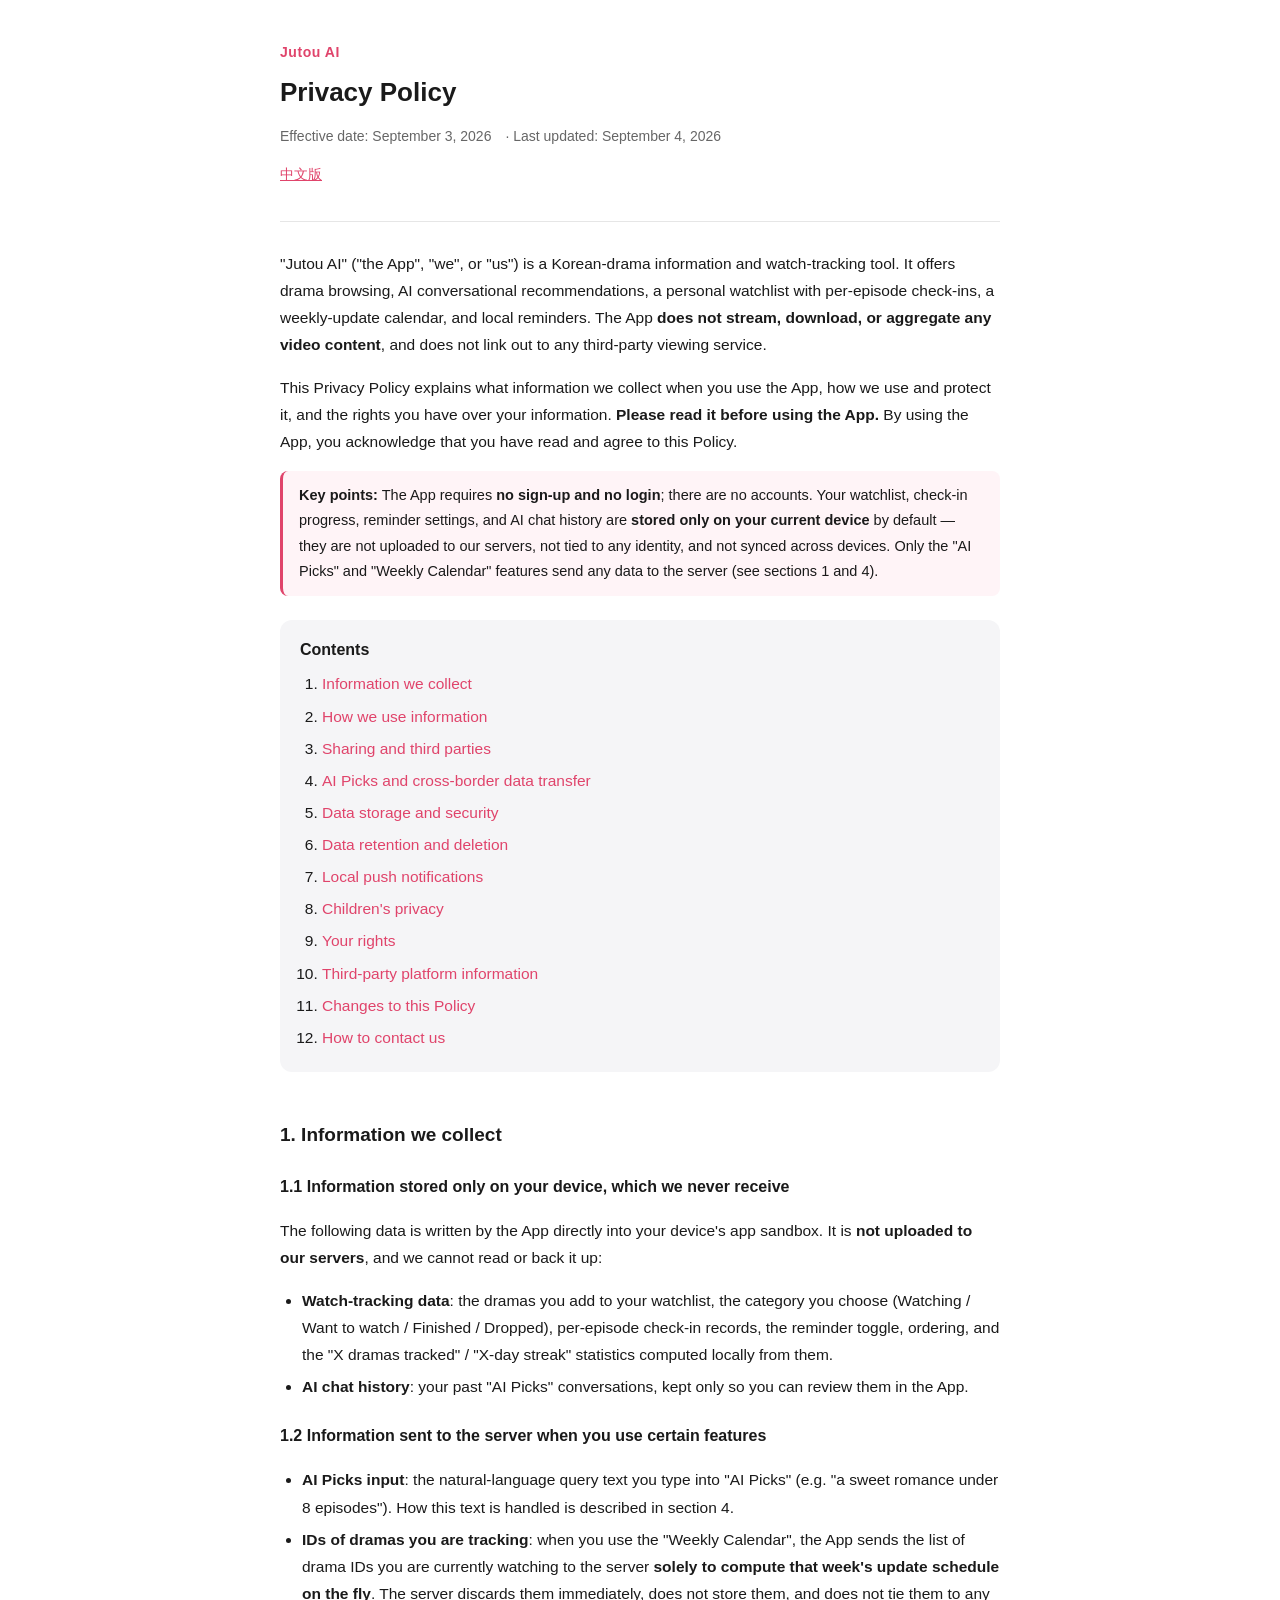
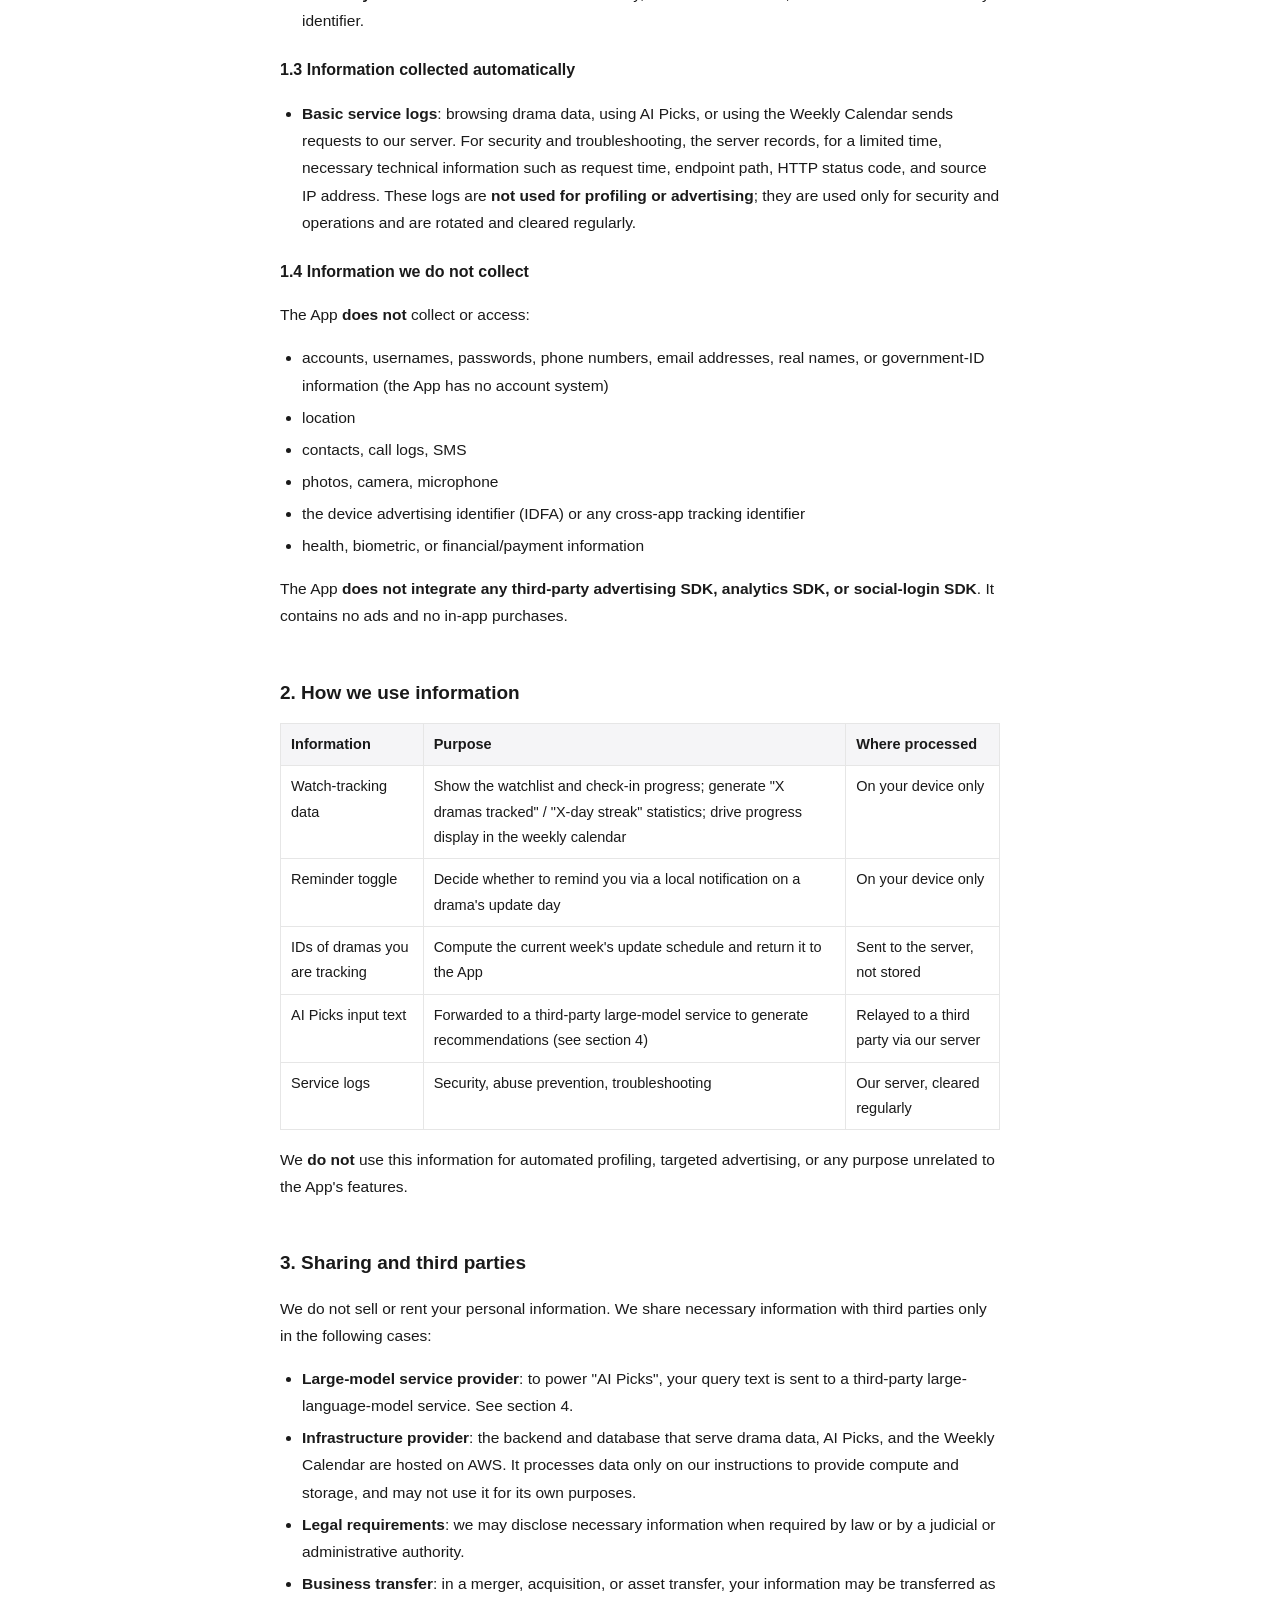
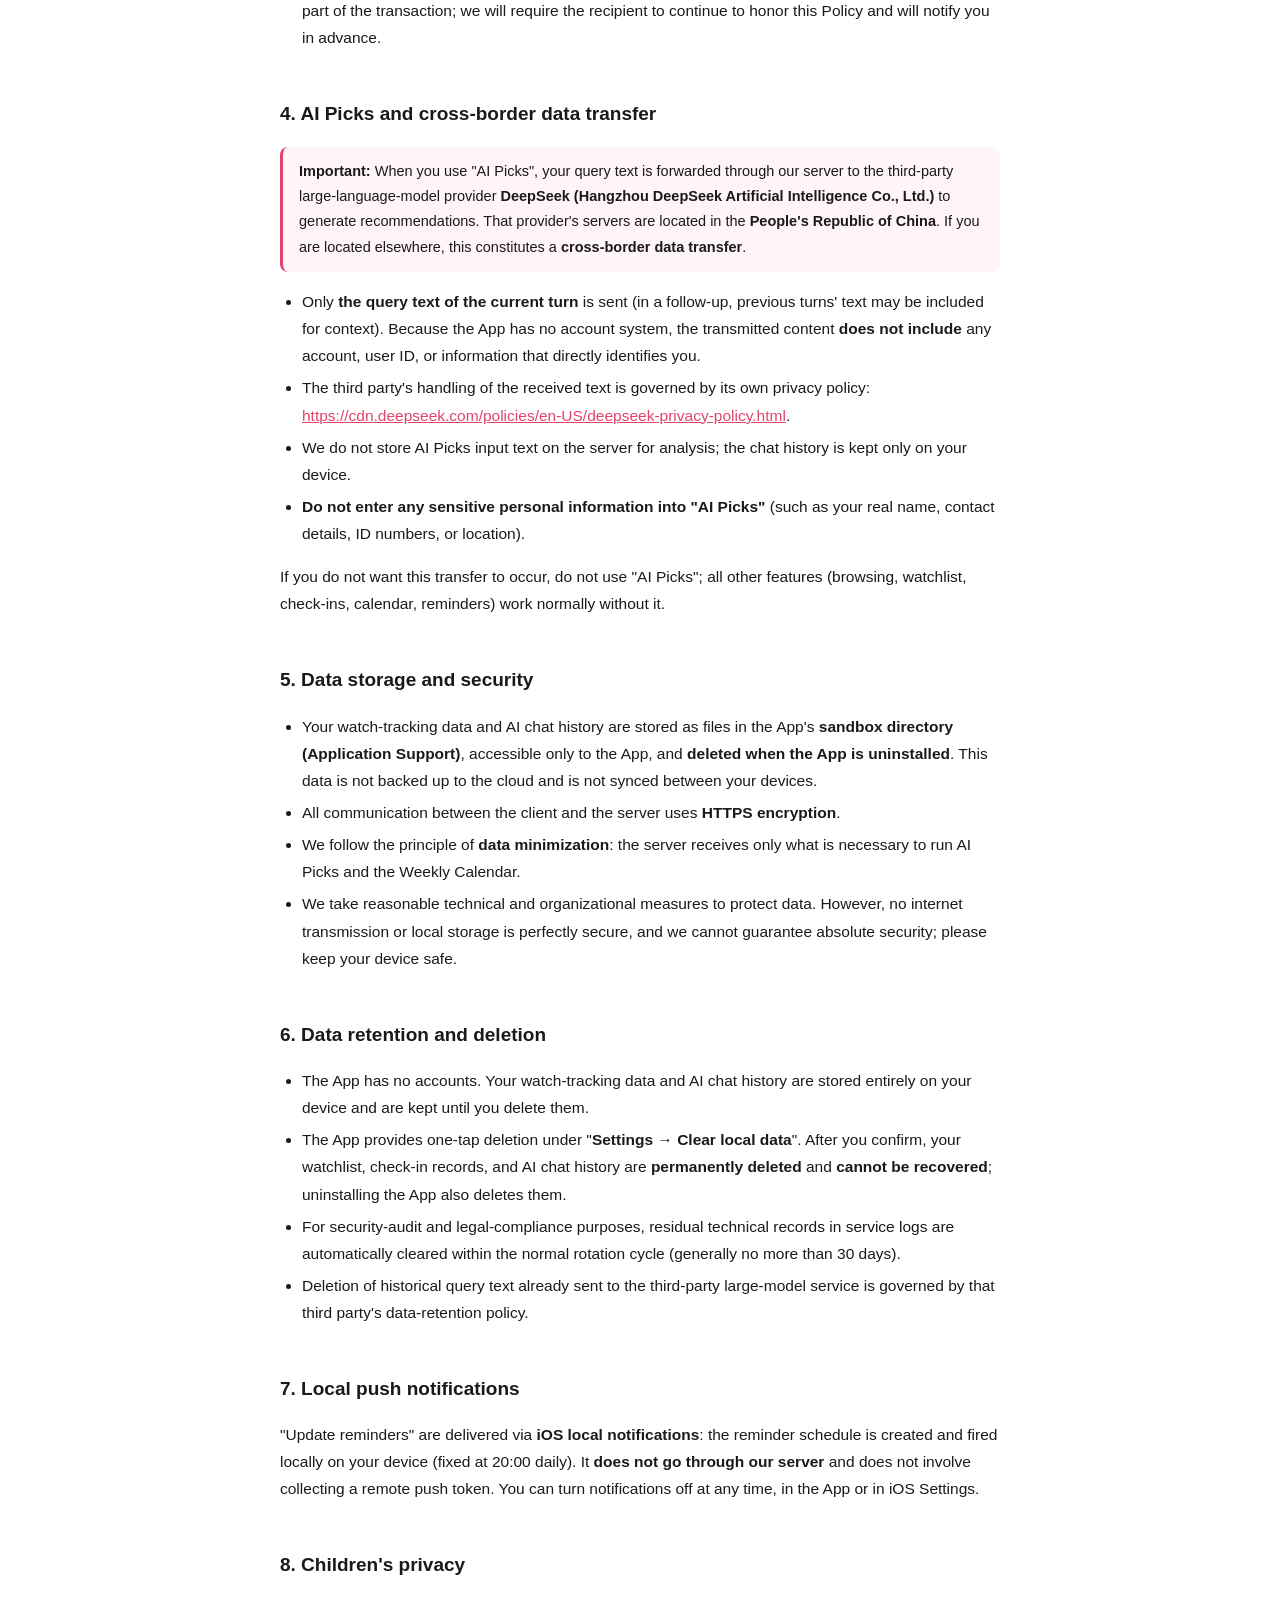
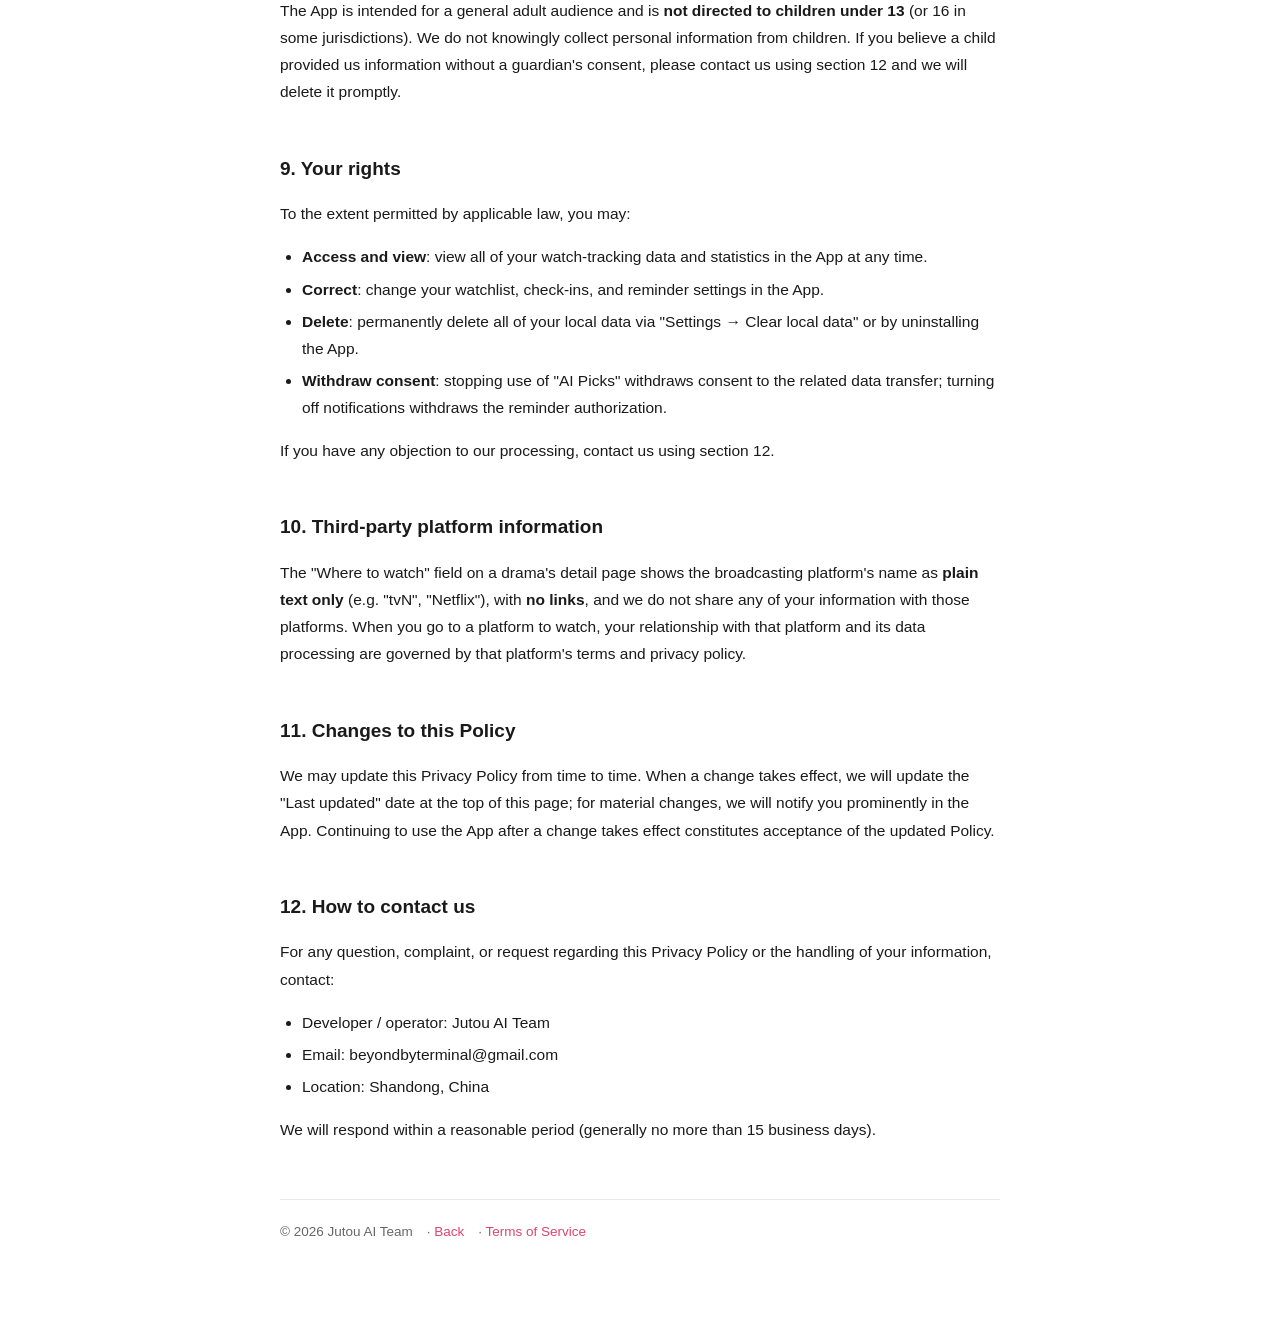
==== privacy-en.html @ 0f73dddf "无账号口径改版 + 英文版 - privacy.html / terms.html:配合去掉登录注册,改为"无账号 + 数据本地   存储"口径。删除账号信息/密码哈希/Keychain/注销账号等失" ====
<!doctype html>
<html lang="en">
<head>
<meta charset="utf-8">
<meta name="viewport" content="width=device-width, initial-scale=1">
<title>Privacy Policy · Jutou AI</title>
<link rel="stylesheet" href="style.css">
</head>
<body>
<div class="wrap">

<header class="doc">
  <div class="brand">Jutou AI</div>
  <h1>Privacy Policy</h1>
  <p class="meta">
    Effective date: September 3, 2026　·
    Last updated: September 4, 2026
  </p>
  <p class="meta"><a href="privacy.html">中文版</a></p>
</header>

<p>
  "Jutou AI" ("the App", "we", or "us") is a Korean-drama information and watch-tracking tool. It offers drama browsing, AI conversational recommendations, a personal watchlist with per-episode check-ins, a weekly-update calendar, and local reminders. The App <strong>does not stream, download, or aggregate any video content</strong>, and does not link out to any third-party viewing service.
</p>
<p>
  This Privacy Policy explains what information we collect when you use the App, how we use and protect it, and the rights you have over your information. <strong>Please read it before using the App.</strong> By using the App, you acknowledge that you have read and agree to this Policy.
</p>

<div class="callout">
  <strong>Key points:</strong> The App requires <strong>no sign-up and no login</strong>; there are no accounts. Your watchlist, check-in progress, reminder settings, and AI chat history are <strong>stored only on your current device</strong> by default &mdash; they are not uploaded to our servers, not tied to any identity, and not synced across devices. Only the "AI Picks" and "Weekly Calendar" features send any data to the server (see sections 1 and 4).
</div>

<div class="toc">
  <strong>Contents</strong>
  <ol>
    <li><a href="#collect">Information we collect</a></li>
    <li><a href="#use">How we use information</a></li>
    <li><a href="#share">Sharing and third parties</a></li>
    <li><a href="#ai">AI Picks and cross-border data transfer</a></li>
    <li><a href="#store">Data storage and security</a></li>
    <li><a href="#retention">Data retention and deletion</a></li>
    <li><a href="#push">Local push notifications</a></li>
    <li><a href="#children">Children's privacy</a></li>
    <li><a href="#rights">Your rights</a></li>
    <li><a href="#thirdlinks">Third-party platform information</a></li>
    <li><a href="#change">Changes to this Policy</a></li>
    <li><a href="#contact">How to contact us</a></li>
  </ol>
</div>

<h2 id="collect">1. Information we collect</h2>

<h3>1.1 Information stored only on your device, which we never receive</h3>
<p>The following data is written by the App directly into your device's app sandbox. It is <strong>not uploaded to our servers</strong>, and we cannot read or back it up:</p>
<ul>
  <li><strong>Watch-tracking data</strong>: the dramas you add to your watchlist, the category you choose (Watching / Want to watch / Finished / Dropped), per-episode check-in records, the reminder toggle, ordering, and the "X dramas tracked" / "X-day streak" statistics computed locally from them.</li>
  <li><strong>AI chat history</strong>: your past "AI Picks" conversations, kept only so you can review them in the App.</li>
</ul>

<h3>1.2 Information sent to the server when you use certain features</h3>
<ul>
  <li><strong>AI Picks input</strong>: the natural-language query text you type into "AI Picks" (e.g. "a sweet romance under 8 episodes"). How this text is handled is described in section 4.</li>
  <li><strong>IDs of dramas you are tracking</strong>: when you use the "Weekly Calendar", the App sends the list of drama IDs you are currently watching to the server <strong>solely to compute that week's update schedule on the fly</strong>. The server discards them immediately, does not store them, and does not tie them to any identifier.</li>
</ul>

<h3>1.3 Information collected automatically</h3>
<ul>
  <li><strong>Basic service logs</strong>: browsing drama data, using AI Picks, or using the Weekly Calendar sends requests to our server. For security and troubleshooting, the server records, for a limited time, necessary technical information such as request time, endpoint path, HTTP status code, and source IP address. These logs are <strong>not used for profiling or advertising</strong>; they are used only for security and operations and are rotated and cleared regularly.</li>
</ul>

<h3>1.4 Information we do not collect</h3>
<p>The App <strong>does not</strong> collect or access:</p>
<ul>
  <li>accounts, usernames, passwords, phone numbers, email addresses, real names, or government-ID information (the App has no account system)</li>
  <li>location</li>
  <li>contacts, call logs, SMS</li>
  <li>photos, camera, microphone</li>
  <li>the device advertising identifier (IDFA) or any cross-app tracking identifier</li>
  <li>health, biometric, or financial/payment information</li>
</ul>
<p>The App <strong>does not integrate any third-party advertising SDK, analytics SDK, or social-login SDK</strong>. It contains no ads and no in-app purchases.</p>

<h2 id="use">2. How we use information</h2>
<table>
  <tr><th>Information</th><th>Purpose</th><th>Where processed</th></tr>
  <tr><td>Watch-tracking data</td><td>Show the watchlist and check-in progress; generate "X dramas tracked" / "X-day streak" statistics; drive progress display in the weekly calendar</td><td>On your device only</td></tr>
  <tr><td>Reminder toggle</td><td>Decide whether to remind you via a local notification on a drama's update day</td><td>On your device only</td></tr>
  <tr><td>IDs of dramas you are tracking</td><td>Compute the current week's update schedule and return it to the App</td><td>Sent to the server, not stored</td></tr>
  <tr><td>AI Picks input text</td><td>Forwarded to a third-party large-model service to generate recommendations (see section 4)</td><td>Relayed to a third party via our server</td></tr>
  <tr><td>Service logs</td><td>Security, abuse prevention, troubleshooting</td><td>Our server, cleared regularly</td></tr>
</table>
<p>We <strong>do not</strong> use this information for automated profiling, targeted advertising, or any purpose unrelated to the App's features.</p>

<h2 id="share">3. Sharing and third parties</h2>
<p>We do not sell or rent your personal information. We share necessary information with third parties only in the following cases:</p>
<ul>
  <li><strong>Large-model service provider</strong>: to power "AI Picks", your query text is sent to a third-party large-language-model service. See section 4.</li>
  <li><strong>Infrastructure provider</strong>: the backend and database that serve drama data, AI Picks, and the Weekly Calendar are hosted on AWS. It processes data only on our instructions to provide compute and storage, and may not use it for its own purposes.</li>
  <li><strong>Legal requirements</strong>: we may disclose necessary information when required by law or by a judicial or administrative authority.</li>
  <li><strong>Business transfer</strong>: in a merger, acquisition, or asset transfer, your information may be transferred as part of the transaction; we will require the recipient to continue to honor this Policy and will notify you in advance.</li>
</ul>

<h2 id="ai">4. AI Picks and cross-border data transfer</h2>
<div class="callout">
  <strong>Important:</strong> When you use "AI Picks", your query text is forwarded through our server to the third-party large-language-model provider
  <strong>DeepSeek (Hangzhou DeepSeek Artificial Intelligence Co., Ltd.)</strong>
  to generate recommendations. That provider's servers are located in the
  <strong>People's Republic of China</strong>. If you are located elsewhere, this constitutes a <strong>cross-border data transfer</strong>.
</div>
<ul>
  <li>Only <strong>the query text of the current turn</strong> is sent (in a follow-up, previous turns' text may be included for context). Because the App has no account system, the transmitted content <strong>does not include</strong> any account, user ID, or information that directly identifies you.</li>
  <li>The third party's handling of the received text is governed by its own privacy policy: <a href="https://cdn.deepseek.com/policies/en-US/deepseek-privacy-policy.html">https://cdn.deepseek.com/policies/en-US/deepseek-privacy-policy.html</a>.</li>
  <li>We do not store AI Picks input text on the server for analysis; the chat history is kept only on your device.</li>
  <li><strong>Do not enter any sensitive personal information into "AI Picks"</strong> (such as your real name, contact details, ID numbers, or location).</li>
</ul>
<p>If you do not want this transfer to occur, do not use "AI Picks"; all other features (browsing, watchlist, check-ins, calendar, reminders) work normally without it.</p>

<h2 id="store">5. Data storage and security</h2>
<ul>
  <li>Your watch-tracking data and AI chat history are stored as files in the App's <strong>sandbox directory (Application Support)</strong>, accessible only to the App, and <strong>deleted when the App is uninstalled</strong>. This data is not backed up to the cloud and is not synced between your devices.</li>
  <li>All communication between the client and the server uses <strong>HTTPS encryption</strong>.</li>
  <li>We follow the principle of <strong>data minimization</strong>: the server receives only what is necessary to run AI Picks and the Weekly Calendar.</li>
  <li>We take reasonable technical and organizational measures to protect data. However, no internet transmission or local storage is perfectly secure, and we cannot guarantee absolute security; please keep your device safe.</li>
</ul>

<h2 id="retention">6. Data retention and deletion</h2>
<ul>
  <li>The App has no accounts. Your watch-tracking data and AI chat history are stored entirely on your device and are kept until you delete them.</li>
  <li>The App provides one-tap deletion under "<strong>Settings &rarr; Clear local data</strong>". After you confirm, your watchlist, check-in records, and AI chat history are <strong>permanently deleted</strong> and <strong>cannot be recovered</strong>; uninstalling the App also deletes them.</li>
  <li>For security-audit and legal-compliance purposes, residual technical records in service logs are automatically cleared within the normal rotation cycle (generally no more than 30 days).</li>
  <li>Deletion of historical query text already sent to the third-party large-model service is governed by that third party's data-retention policy.</li>
</ul>

<h2 id="push">7. Local push notifications</h2>
<p>
  "Update reminders" are delivered via <strong>iOS local notifications</strong>: the reminder schedule is created and fired locally on your device (fixed at 20:00 daily). It <strong>does not go through our server</strong> and does not involve collecting a remote push token. You can turn notifications off at any time, in the App or in iOS Settings.
</p>

<h2 id="children">8. Children's privacy</h2>
<p>
  The App is intended for a general adult audience and is <strong>not directed to children under 13</strong> (or 16 in some jurisdictions). We do not knowingly collect personal information from children. If you believe a child provided us information without a guardian's consent, please contact us using section 12 and we will delete it promptly.
</p>

<h2 id="rights">9. Your rights</h2>
<p>To the extent permitted by applicable law, you may:</p>
<ul>
  <li><strong>Access and view</strong>: view all of your watch-tracking data and statistics in the App at any time.</li>
  <li><strong>Correct</strong>: change your watchlist, check-ins, and reminder settings in the App.</li>
  <li><strong>Delete</strong>: permanently delete all of your local data via "Settings &rarr; Clear local data" or by uninstalling the App.</li>
  <li><strong>Withdraw consent</strong>: stopping use of "AI Picks" withdraws consent to the related data transfer; turning off notifications withdraws the reminder authorization.</li>
</ul>
<p>If you have any objection to our processing, contact us using section 12.</p>

<h2 id="thirdlinks">10. Third-party platform information</h2>
<p>
  The "Where to watch" field on a drama's detail page shows the broadcasting platform's name as <strong>plain text only</strong> (e.g. "tvN", "Netflix"), with <strong>no links</strong>, and we do not share any of your information with those platforms. When you go to a platform to watch, your relationship with that platform and its data processing are governed by that platform's terms and privacy policy.
</p>

<h2 id="change">11. Changes to this Policy</h2>
<p>
  We may update this Privacy Policy from time to time. When a change takes effect, we will update the "Last updated" date at the top of this page; for material changes, we will notify you prominently in the App. Continuing to use the App after a change takes effect constitutes acceptance of the updated Policy.
</p>

<h2 id="contact">12. How to contact us</h2>
<p>For any question, complaint, or request regarding this Privacy Policy or the handling of your information, contact:</p>
<ul>
  <li>Developer / operator: Jutou AI Team</li>
  <li>Email: beyondbyterminal@gmail.com</li>
  <li>Location: Shandong, China</li>
</ul>
<p>We will respond within a reasonable period (generally no more than 15 business days).</p>

<footer class="doc">
  © 2026 Jutou AI Team　·
  <a href="index.html">Back</a>　·
  <a href="terms-en.html">Terms of Service</a>
</footer>

</div>
</body>
</html>
---- style.css ----
/* 剧透 AI · 法务页共用样式 */
:root {
  --bg: #ffffff;
  --fg: #1a1a1a;
  --muted: #666666;
  --line: #e6e6e6;
  --accent: #e0446b;
  --code-bg: #f5f5f7;
}
* { box-sizing: border-box; }
html { -webkit-text-size-adjust: 100%; }
body {
  margin: 0;
  background: var(--bg);
  color: var(--fg);
  font: 16px/1.75 -apple-system, BlinkMacSystemFont, "Segoe UI", "PingFang SC",
        "Hiragino Sans GB", "Microsoft YaHei", sans-serif;
}
.wrap { max-width: 760px; margin: 0 auto; padding: 40px 20px 96px; }
header.doc { border-bottom: 1px solid var(--line); padding-bottom: 20px; margin-bottom: 28px; }
header.doc .brand { font-size: 14px; color: var(--accent); font-weight: 600; letter-spacing: .04em; }
h1 { font-size: 26px; line-height: 1.35; margin: 10px 0 6px; }
.meta { color: var(--muted); font-size: 14px; }
h2 { font-size: 19px; margin: 40px 0 10px; padding-top: 6px; }
h3 { font-size: 16px; margin: 22px 0 6px; }
p, li { font-size: 15.5px; }
ul, ol { padding-left: 22px; }
li { margin: 5px 0; }
a { color: var(--accent); }
strong { font-weight: 600; }
hr { border: none; border-top: 1px solid var(--line); margin: 36px 0; }
.toc { background: var(--code-bg); border-radius: 12px; padding: 16px 20px; margin: 24px 0 8px; }
.toc ol { margin: 6px 0 0; }
.toc a { text-decoration: none; }
.callout {
  background: #fff4f7;
  border-left: 3px solid var(--accent);
  border-radius: 8px;
  padding: 12px 16px;
  margin: 16px 0;
  font-size: 14.5px;
}
.placeholder {
  background: #fff8e1;
  border: 1px dashed #d9b400;
  border-radius: 4px;
  padding: 0 4px;
  font-size: 14px;
}
footer.doc {
  margin-top: 56px;
  padding-top: 20px;
  border-top: 1px solid var(--line);
  color: var(--muted);
  font-size: 13.5px;
}
footer.doc a { text-decoration: none; }
table { border-collapse: collapse; width: 100%; margin: 14px 0; font-size: 14.5px; }
th, td { border: 1px solid var(--line); padding: 8px 10px; text-align: left; vertical-align: top; }
th { background: var(--code-bg); font-weight: 600; }
@media (prefers-color-scheme: dark) {
  :root {
    --bg: #141414; --fg: #f2f2f2; --muted: #9a9a9a; --line: #2a2a2a;
    --code-bg: #1e1e1e;
  }
  .callout { background: #2a1a20; }
  .placeholder { background: #2c2410; border-color: #6b5a1a; }
}
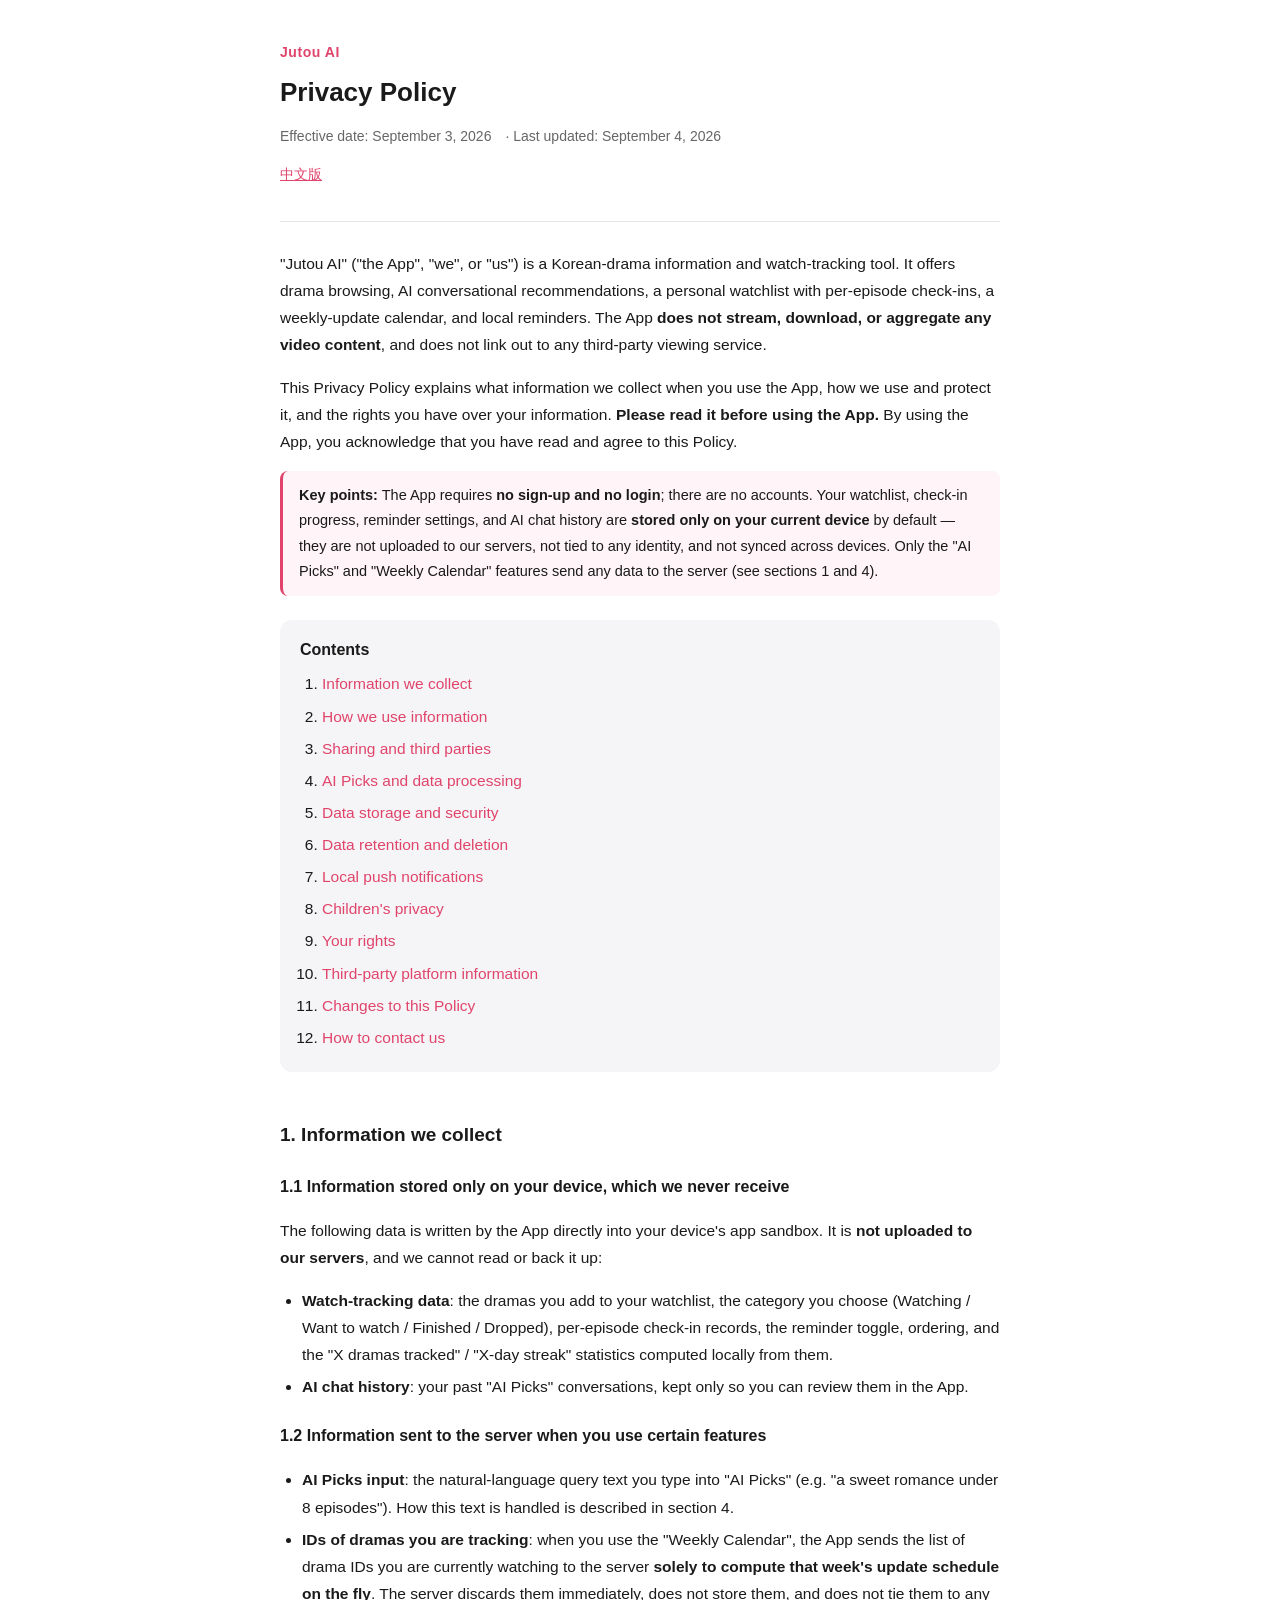
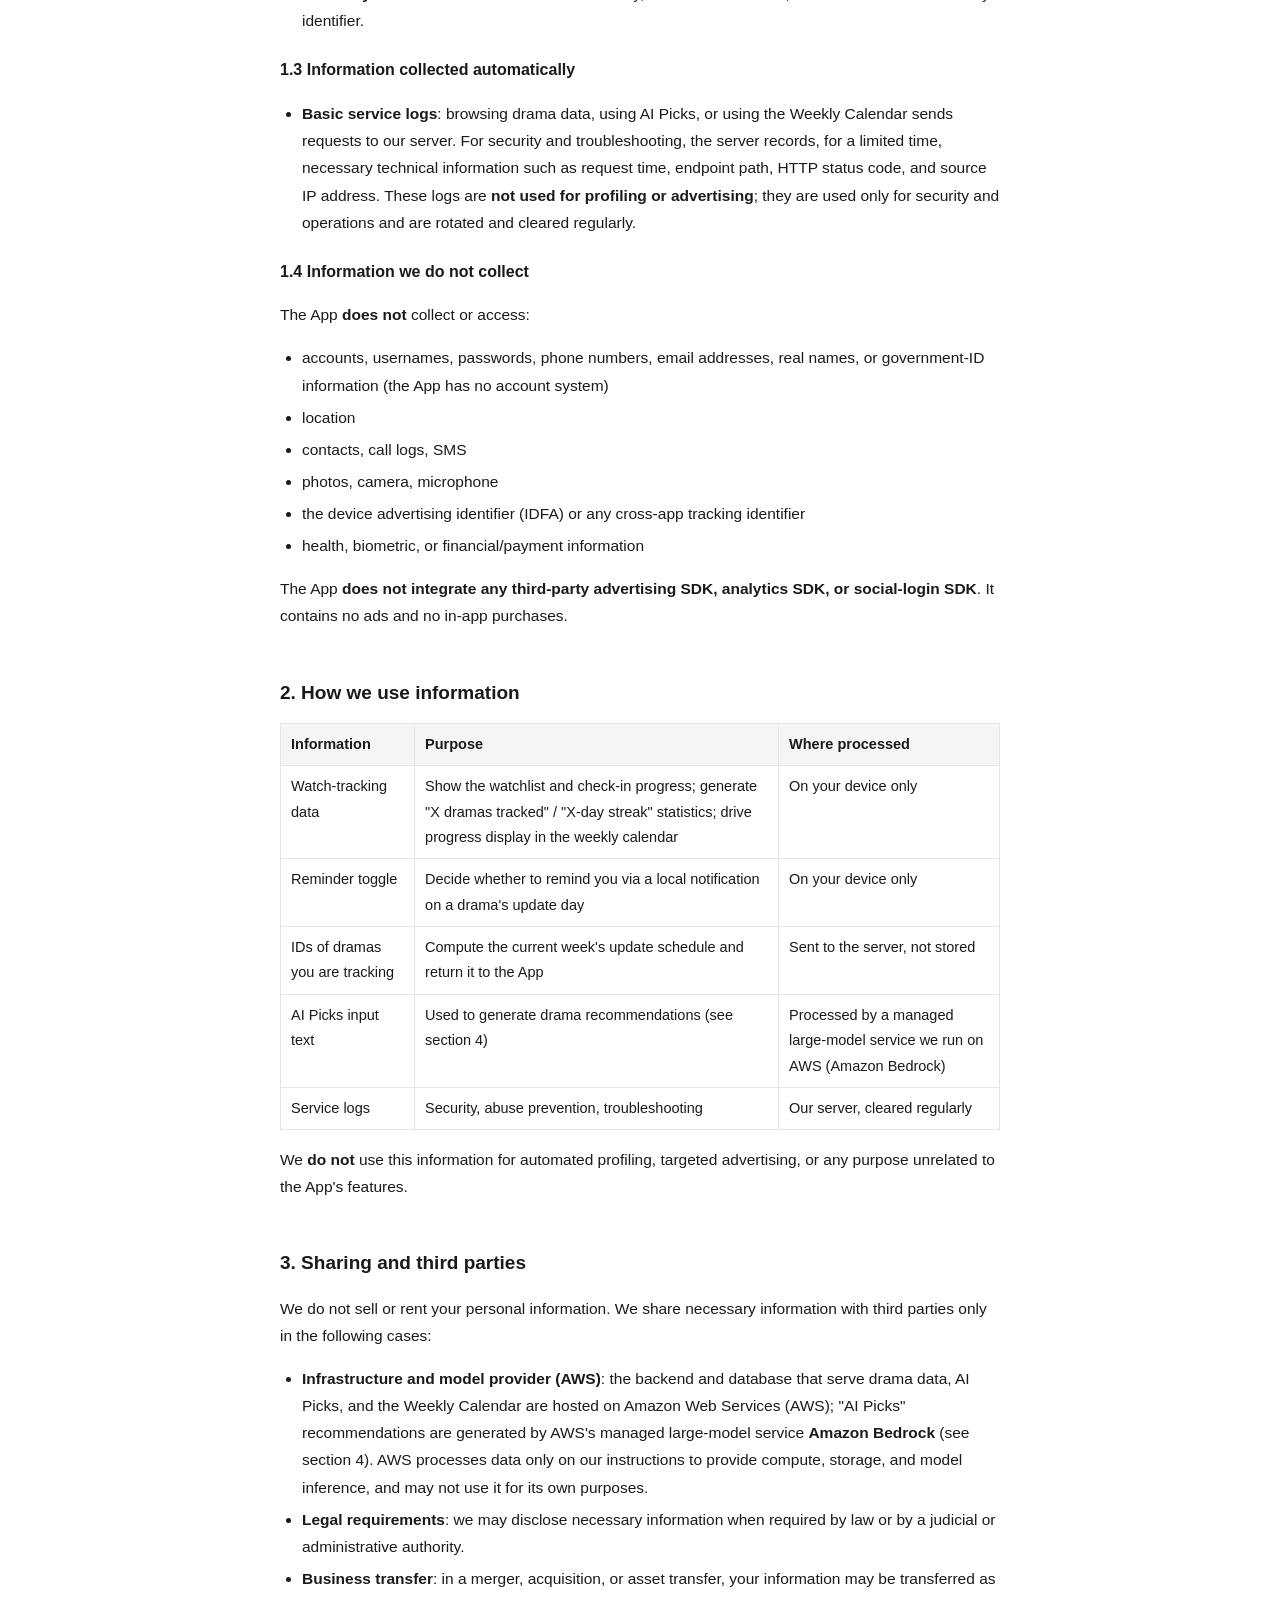
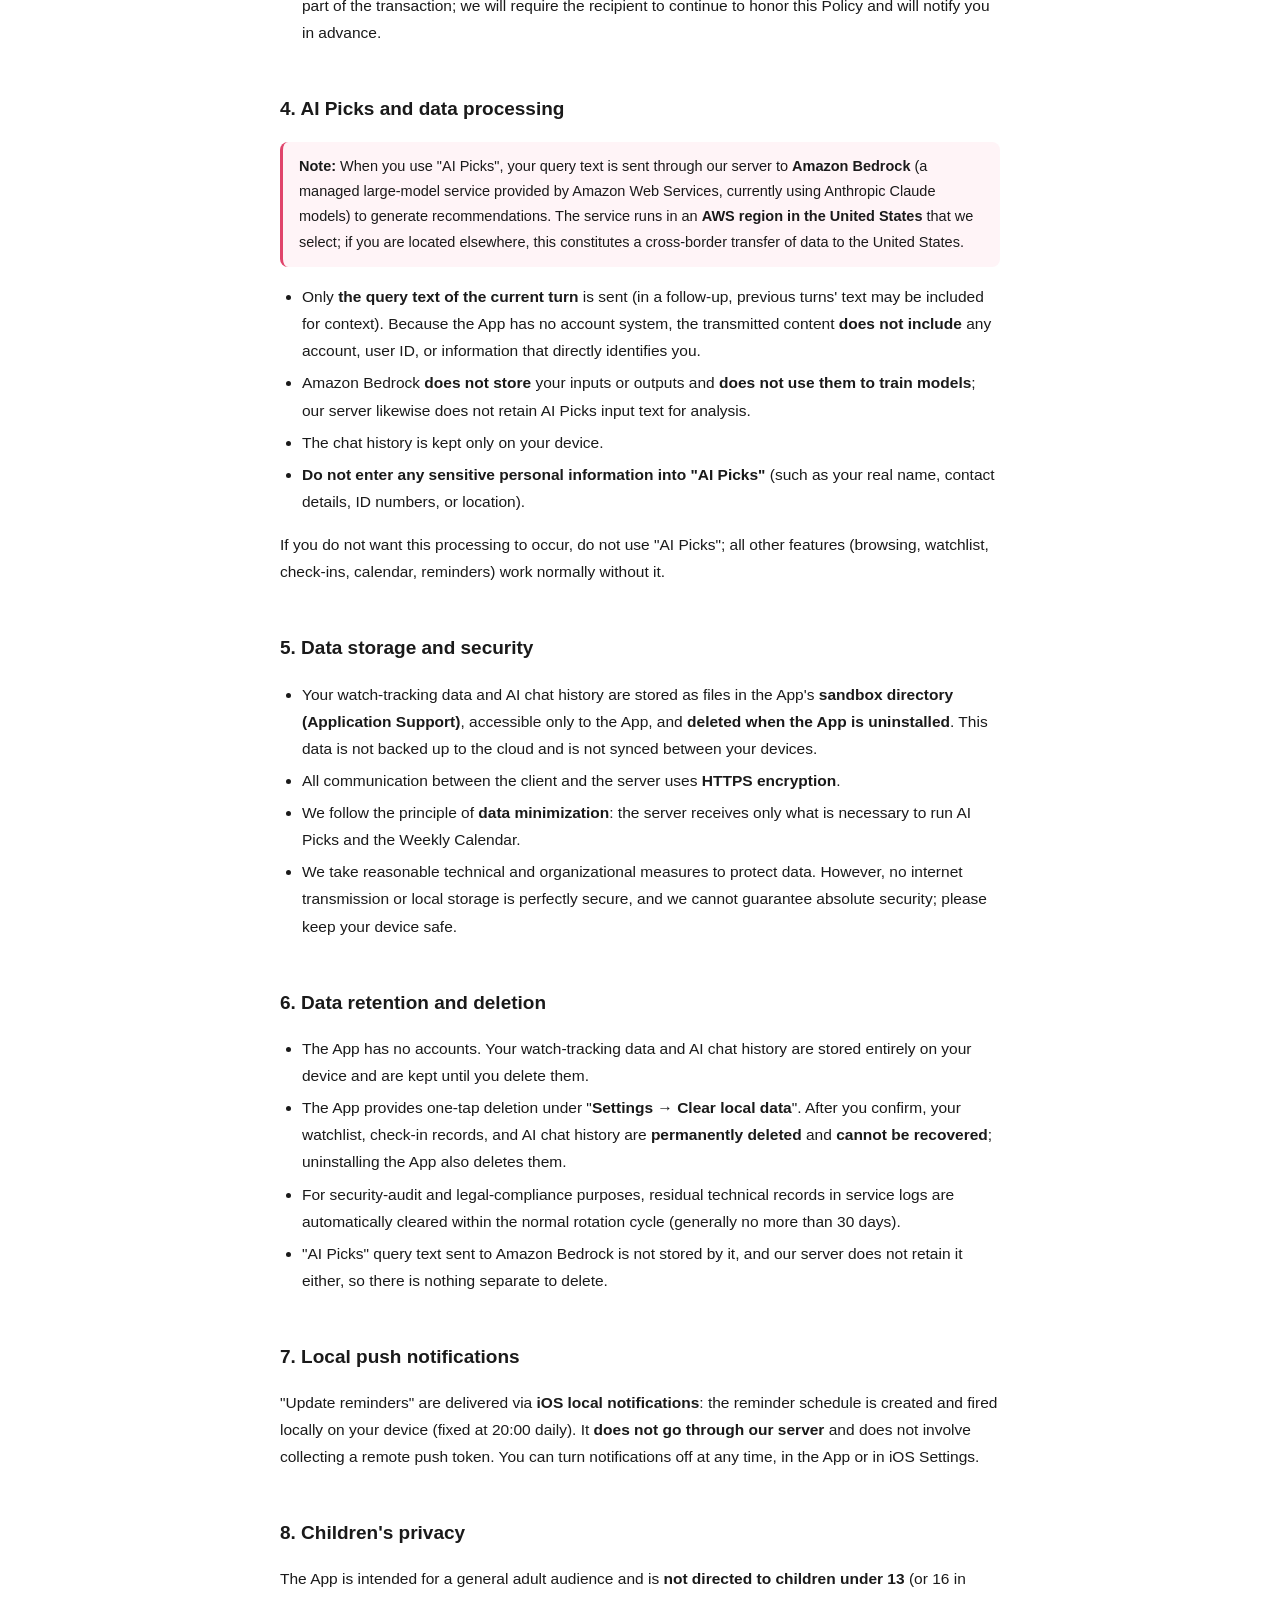
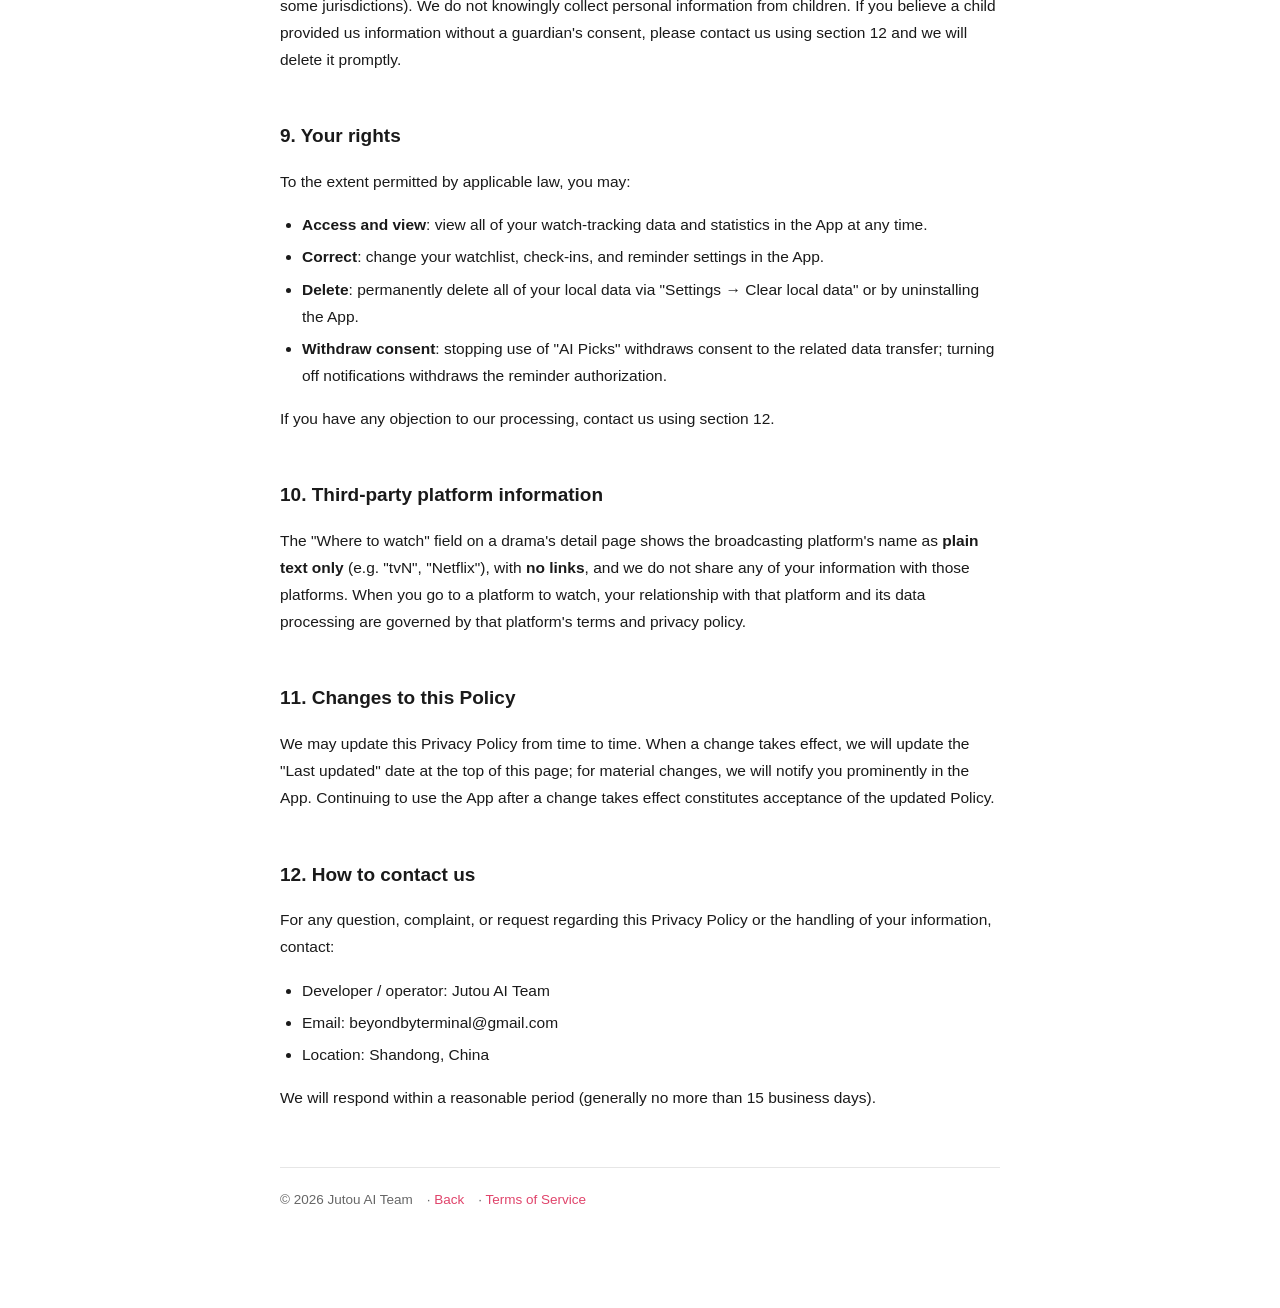
==== commit 9b056c1e: "AI 后端 DeepSeek → AWS Bedrock 口径(中英) §3/§4 删除 DeepSeek / PRC / 跨境至中国大陆的表述,改为 Amazon Bedrock (AWS 托管大模" ====
--- a/privacy-en.html
+++ b/privacy-en.html
@@ -36,7 +36,7 @@
     <li><a href="#collect">Information we collect</a></li>
     <li><a href="#use">How we use information</a></li>
     <li><a href="#share">Sharing and third parties</a></li>
-    <li><a href="#ai">AI Picks and cross-border data transfer</a></li>
+    <li><a href="#ai">AI Picks and data processing</a></li>
     <li><a href="#store">Data storage and security</a></li>
     <li><a href="#retention">Data retention and deletion</a></li>
     <li><a href="#push">Local push notifications</a></li>
@@ -86,7 +86,7 @@
   <tr><td>Watch-tracking data</td><td>Show the watchlist and check-in progress; generate "X dramas tracked" / "X-day streak" statistics; drive progress display in the weekly calendar</td><td>On your device only</td></tr>
   <tr><td>Reminder toggle</td><td>Decide whether to remind you via a local notification on a drama's update day</td><td>On your device only</td></tr>
   <tr><td>IDs of dramas you are tracking</td><td>Compute the current week's update schedule and return it to the App</td><td>Sent to the server, not stored</td></tr>
-  <tr><td>AI Picks input text</td><td>Forwarded to a third-party large-model service to generate recommendations (see section 4)</td><td>Relayed to a third party via our server</td></tr>
+  <tr><td>AI Picks input text</td><td>Used to generate drama recommendations (see section 4)</td><td>Processed by a managed large-model service we run on AWS (Amazon Bedrock)</td></tr>
   <tr><td>Service logs</td><td>Security, abuse prevention, troubleshooting</td><td>Our server, cleared regularly</td></tr>
 </table>
 <p>We <strong>do not</strong> use this information for automated profiling, targeted advertising, or any purpose unrelated to the App's features.</p>
@@ -94,26 +94,25 @@
 <h2 id="share">3. Sharing and third parties</h2>
 <p>We do not sell or rent your personal information. We share necessary information with third parties only in the following cases:</p>
 <ul>
-  <li><strong>Large-model service provider</strong>: to power "AI Picks", your query text is sent to a third-party large-language-model service. See section 4.</li>
-  <li><strong>Infrastructure provider</strong>: the backend and database that serve drama data, AI Picks, and the Weekly Calendar are hosted on AWS. It processes data only on our instructions to provide compute and storage, and may not use it for its own purposes.</li>
+  <li><strong>Infrastructure and model provider (AWS)</strong>: the backend and database that serve drama data, AI Picks, and the Weekly Calendar are hosted on Amazon Web Services (AWS); "AI Picks" recommendations are generated by AWS's managed large-model service <strong>Amazon Bedrock</strong> (see section 4). AWS processes data only on our instructions to provide compute, storage, and model inference, and may not use it for its own purposes.</li>
   <li><strong>Legal requirements</strong>: we may disclose necessary information when required by law or by a judicial or administrative authority.</li>
   <li><strong>Business transfer</strong>: in a merger, acquisition, or asset transfer, your information may be transferred as part of the transaction; we will require the recipient to continue to honor this Policy and will notify you in advance.</li>
 </ul>
 
-<h2 id="ai">4. AI Picks and cross-border data transfer</h2>
+<h2 id="ai">4. AI Picks and data processing</h2>
 <div class="callout">
-  <strong>Important:</strong> When you use "AI Picks", your query text is forwarded through our server to the third-party large-language-model provider
-  <strong>DeepSeek (Hangzhou DeepSeek Artificial Intelligence Co., Ltd.)</strong>
-  to generate recommendations. That provider's servers are located in the
-  <strong>People's Republic of China</strong>. If you are located elsewhere, this constitutes a <strong>cross-border data transfer</strong>.
+  <strong>Note:</strong> When you use "AI Picks", your query text is sent through our server to
+  <strong>Amazon Bedrock</strong> (a managed large-model service provided by Amazon Web Services, currently using Anthropic Claude models)
+  to generate recommendations. The service runs in an
+  <strong>AWS region in the United States</strong> that we select; if you are located elsewhere, this constitutes a cross-border transfer of data to the United States.
 </div>
 <ul>
   <li>Only <strong>the query text of the current turn</strong> is sent (in a follow-up, previous turns' text may be included for context). Because the App has no account system, the transmitted content <strong>does not include</strong> any account, user ID, or information that directly identifies you.</li>
-  <li>The third party's handling of the received text is governed by its own privacy policy: <a href="https://cdn.deepseek.com/policies/en-US/deepseek-privacy-policy.html">https://cdn.deepseek.com/policies/en-US/deepseek-privacy-policy.html</a>.</li>
-  <li>We do not store AI Picks input text on the server for analysis; the chat history is kept only on your device.</li>
+  <li>Amazon Bedrock <strong>does not store</strong> your inputs or outputs and <strong>does not use them to train models</strong>; our server likewise does not retain AI Picks input text for analysis.</li>
+  <li>The chat history is kept only on your device.</li>
   <li><strong>Do not enter any sensitive personal information into "AI Picks"</strong> (such as your real name, contact details, ID numbers, or location).</li>
 </ul>
-<p>If you do not want this transfer to occur, do not use "AI Picks"; all other features (browsing, watchlist, check-ins, calendar, reminders) work normally without it.</p>
+<p>If you do not want this processing to occur, do not use "AI Picks"; all other features (browsing, watchlist, check-ins, calendar, reminders) work normally without it.</p>
 
 <h2 id="store">5. Data storage and security</h2>
 <ul>
@@ -128,7 +127,7 @@
   <li>The App has no accounts. Your watch-tracking data and AI chat history are stored entirely on your device and are kept until you delete them.</li>
   <li>The App provides one-tap deletion under "<strong>Settings &rarr; Clear local data</strong>". After you confirm, your watchlist, check-in records, and AI chat history are <strong>permanently deleted</strong> and <strong>cannot be recovered</strong>; uninstalling the App also deletes them.</li>
   <li>For security-audit and legal-compliance purposes, residual technical records in service logs are automatically cleared within the normal rotation cycle (generally no more than 30 days).</li>
-  <li>Deletion of historical query text already sent to the third-party large-model service is governed by that third party's data-retention policy.</li>
+  <li>"AI Picks" query text sent to Amazon Bedrock is not stored by it, and our server does not retain it either, so there is nothing separate to delete.</li>
 </ul>
 
 <h2 id="push">7. Local push notifications</h2>
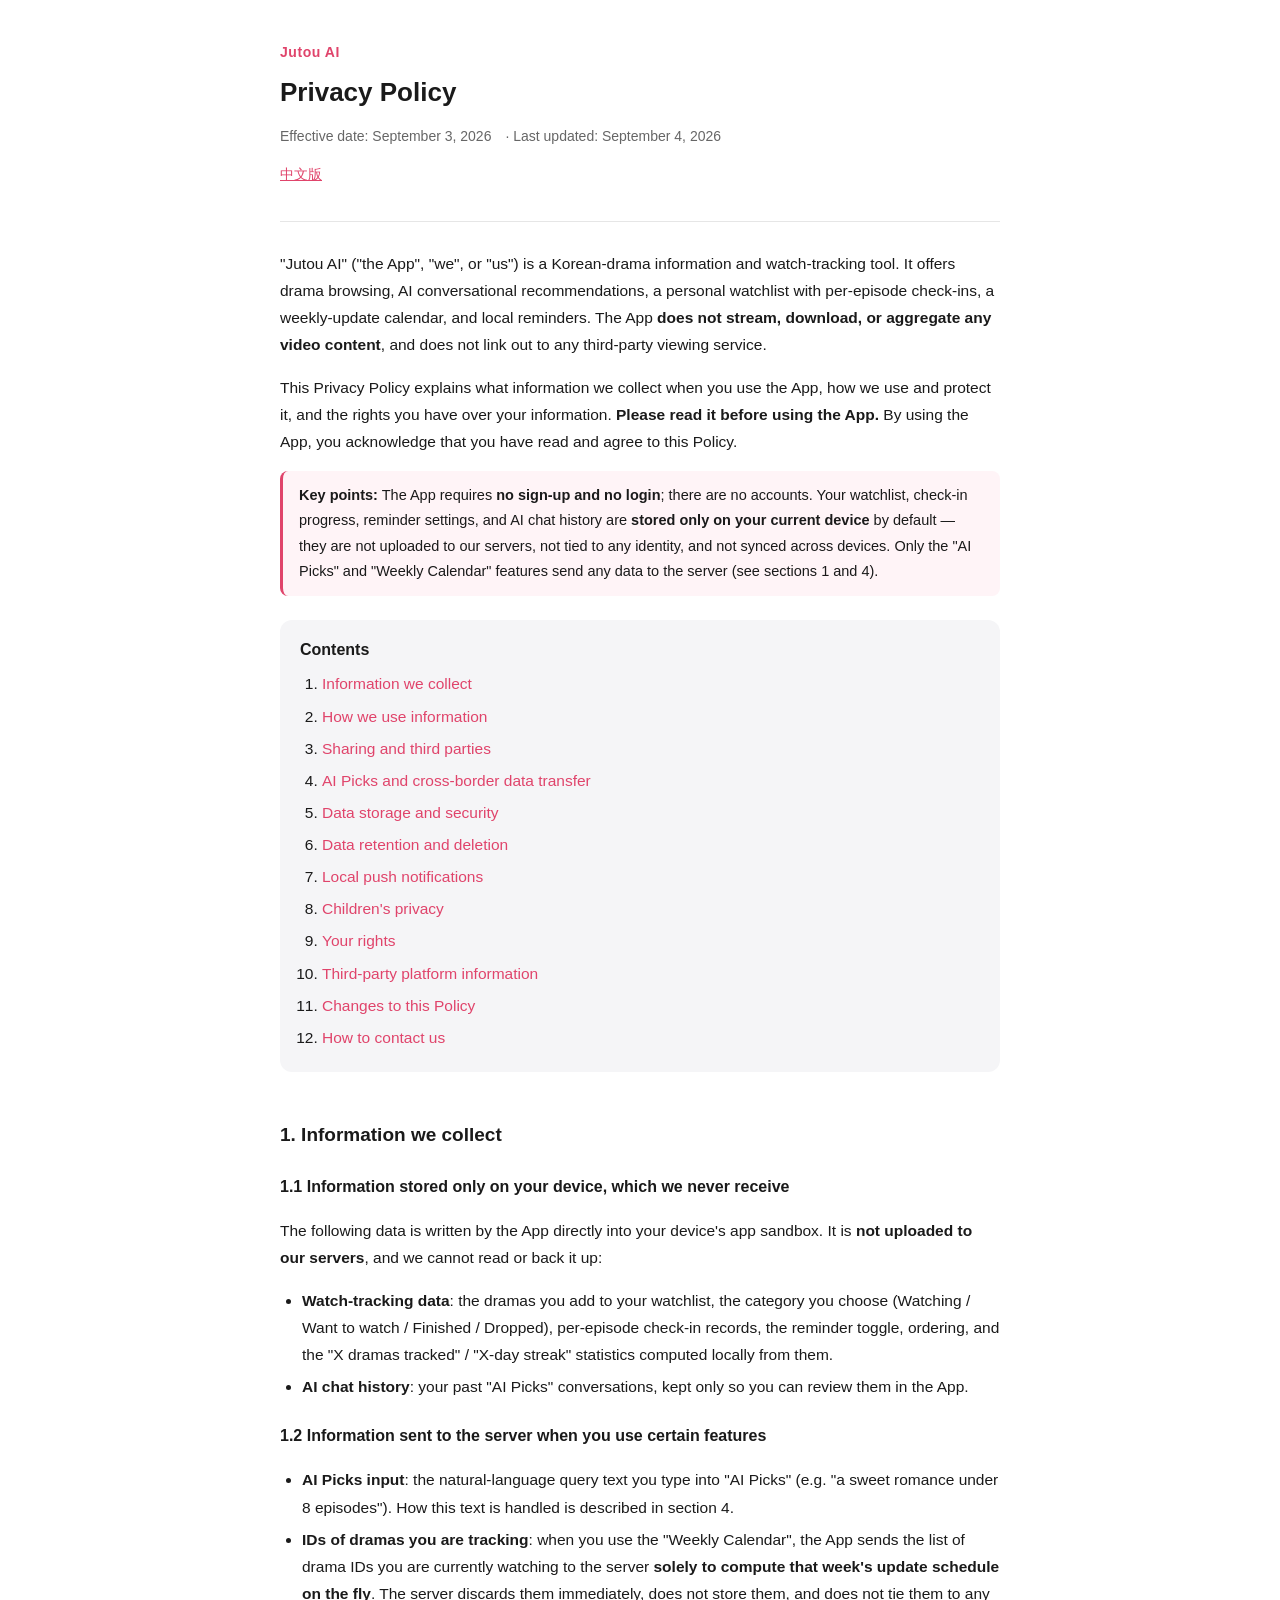
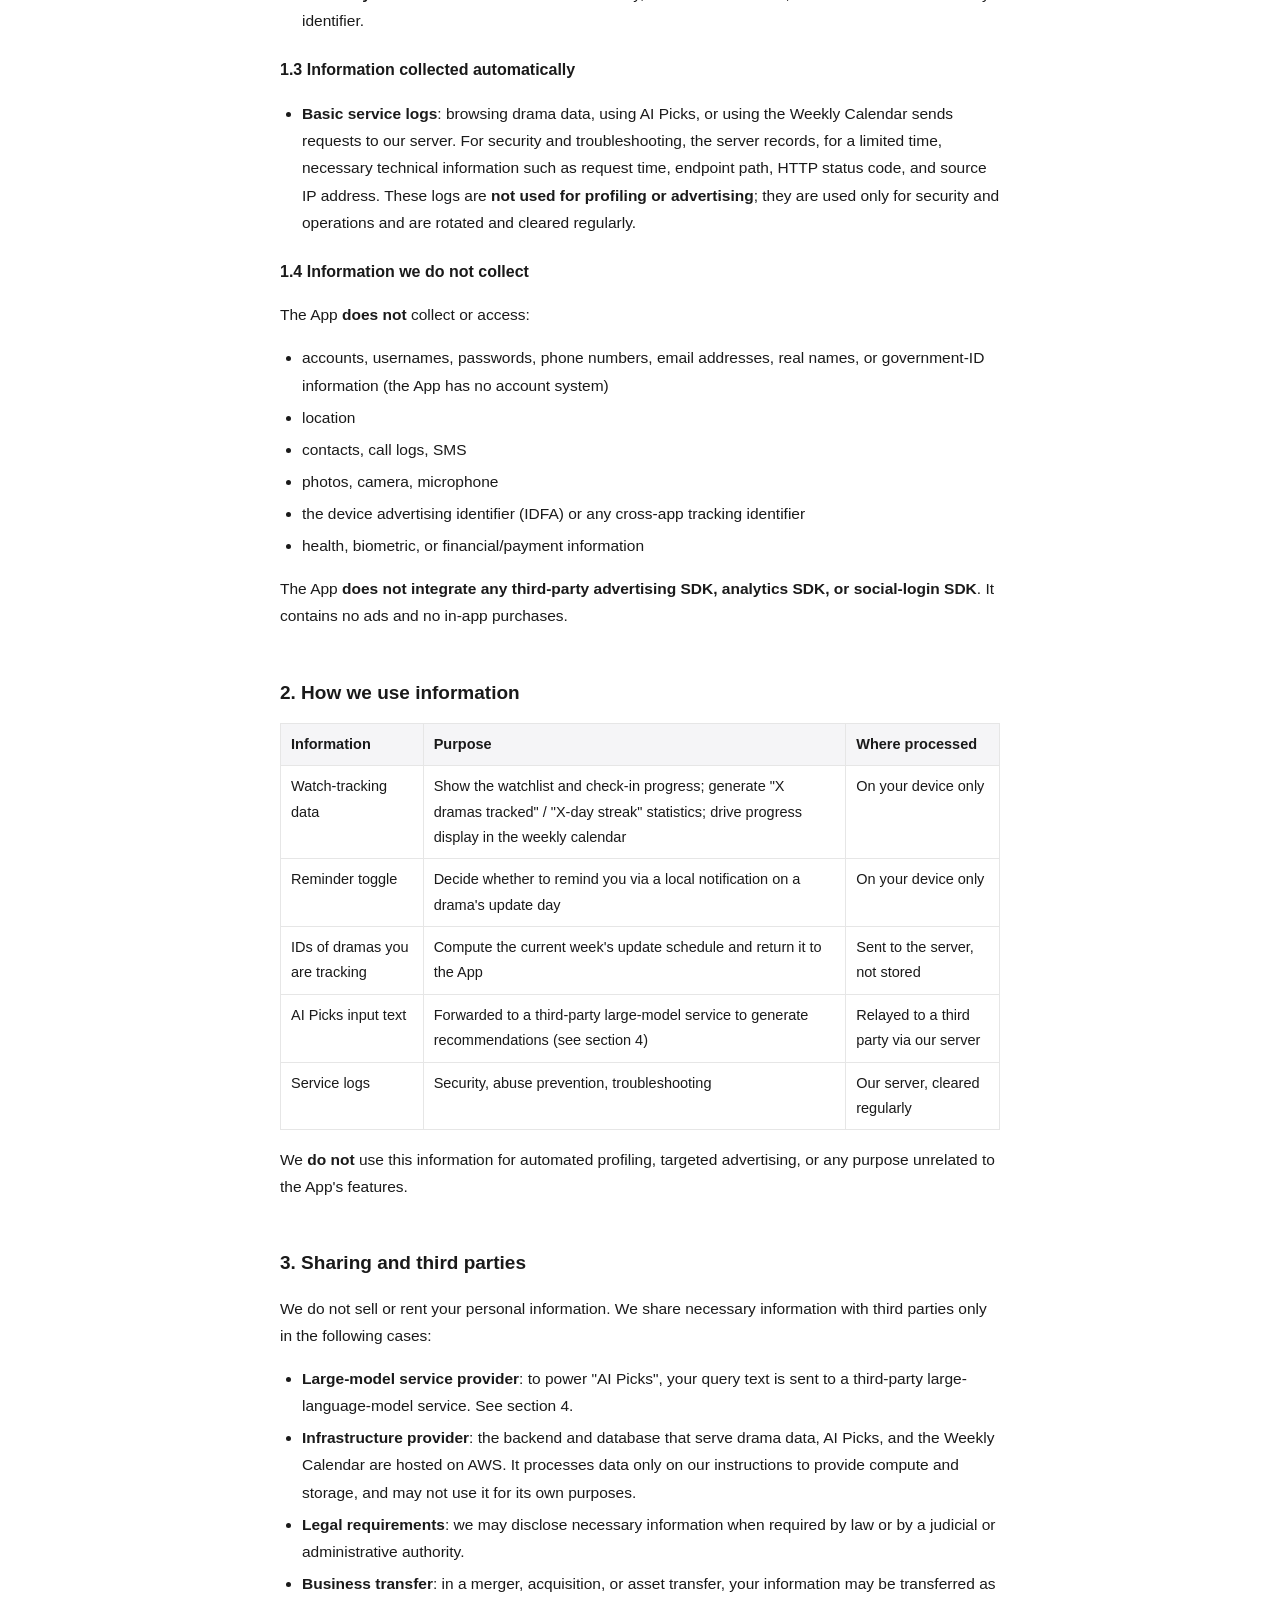
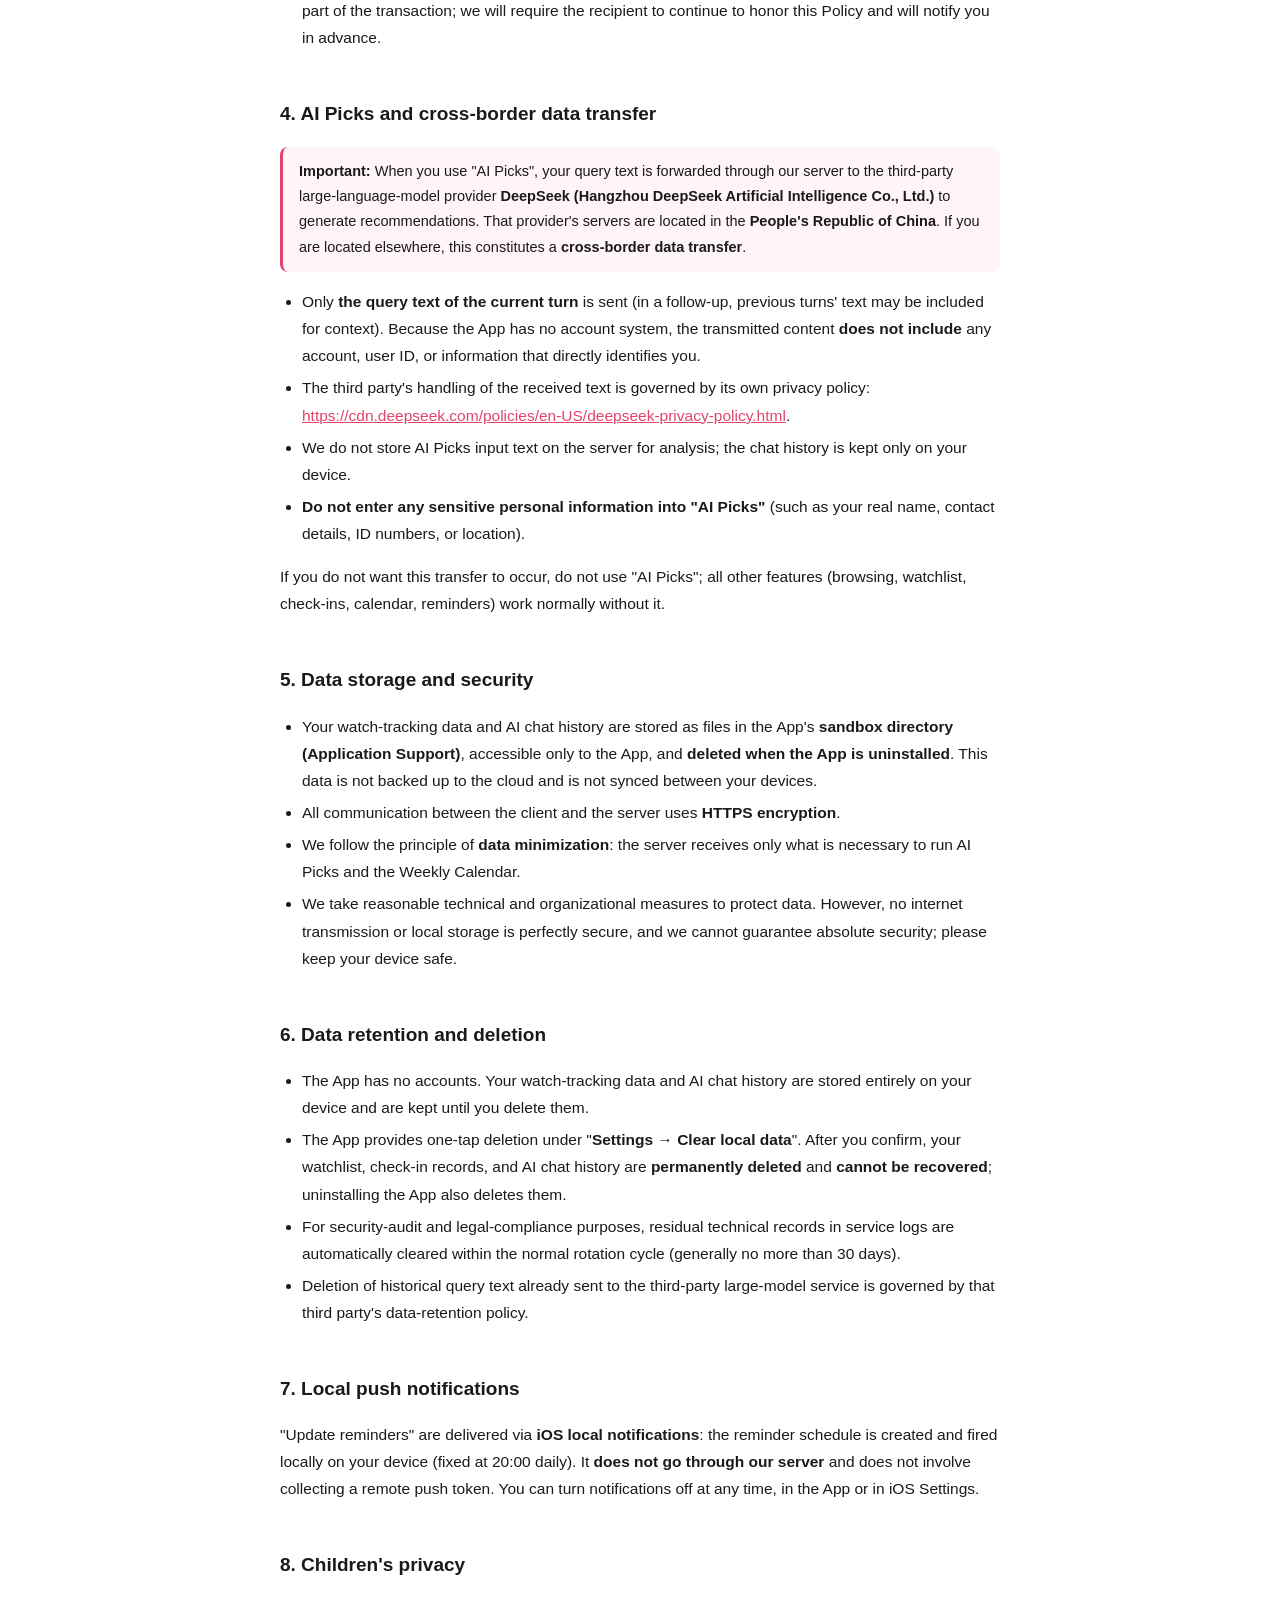
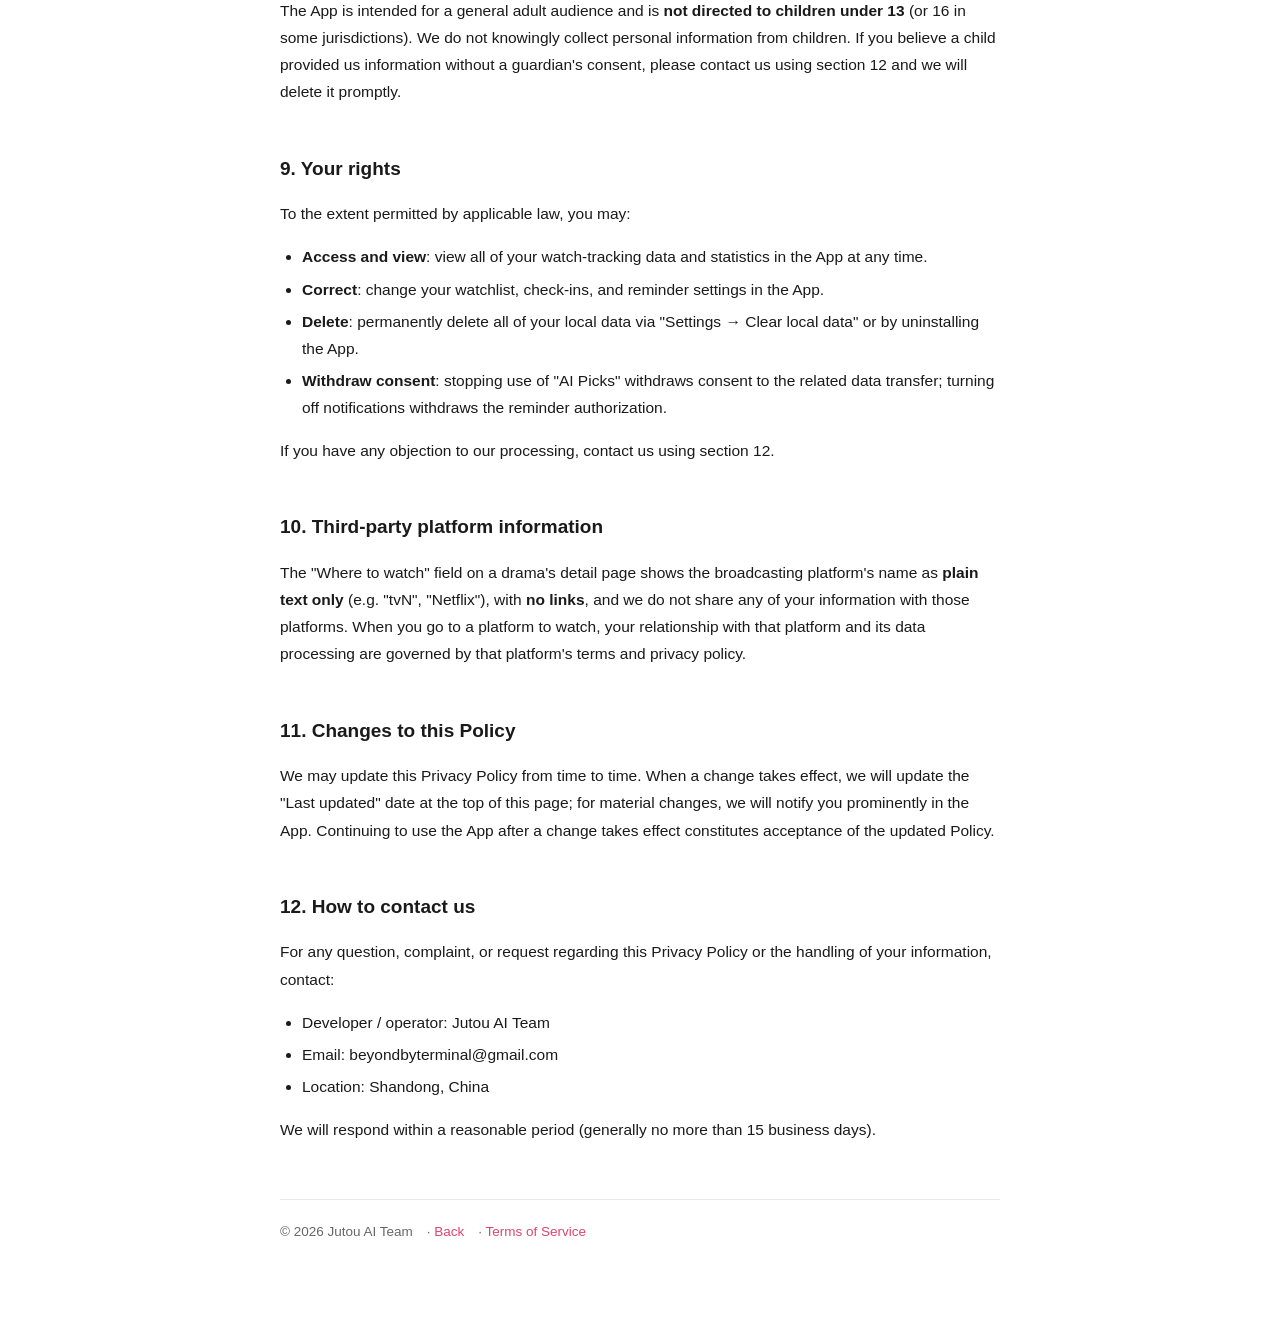
==== commit 1e7aed79: "Revert "AI 后端 DeepSeek → AWS Bedrock 口径(中英)" This reverts commit 9b056c1e702869eaed717cf9a216b8a9cee" ====
--- a/privacy-en.html
+++ b/privacy-en.html
@@ -36,7 +36,7 @@
     <li><a href="#collect">Information we collect</a></li>
     <li><a href="#use">How we use information</a></li>
     <li><a href="#share">Sharing and third parties</a></li>
-    <li><a href="#ai">AI Picks and data processing</a></li>
+    <li><a href="#ai">AI Picks and cross-border data transfer</a></li>
     <li><a href="#store">Data storage and security</a></li>
     <li><a href="#retention">Data retention and deletion</a></li>
     <li><a href="#push">Local push notifications</a></li>
@@ -86,7 +86,7 @@
   <tr><td>Watch-tracking data</td><td>Show the watchlist and check-in progress; generate "X dramas tracked" / "X-day streak" statistics; drive progress display in the weekly calendar</td><td>On your device only</td></tr>
   <tr><td>Reminder toggle</td><td>Decide whether to remind you via a local notification on a drama's update day</td><td>On your device only</td></tr>
   <tr><td>IDs of dramas you are tracking</td><td>Compute the current week's update schedule and return it to the App</td><td>Sent to the server, not stored</td></tr>
-  <tr><td>AI Picks input text</td><td>Used to generate drama recommendations (see section 4)</td><td>Processed by a managed large-model service we run on AWS (Amazon Bedrock)</td></tr>
+  <tr><td>AI Picks input text</td><td>Forwarded to a third-party large-model service to generate recommendations (see section 4)</td><td>Relayed to a third party via our server</td></tr>
   <tr><td>Service logs</td><td>Security, abuse prevention, troubleshooting</td><td>Our server, cleared regularly</td></tr>
 </table>
 <p>We <strong>do not</strong> use this information for automated profiling, targeted advertising, or any purpose unrelated to the App's features.</p>
@@ -94,25 +94,26 @@
 <h2 id="share">3. Sharing and third parties</h2>
 <p>We do not sell or rent your personal information. We share necessary information with third parties only in the following cases:</p>
 <ul>
-  <li><strong>Infrastructure and model provider (AWS)</strong>: the backend and database that serve drama data, AI Picks, and the Weekly Calendar are hosted on Amazon Web Services (AWS); "AI Picks" recommendations are generated by AWS's managed large-model service <strong>Amazon Bedrock</strong> (see section 4). AWS processes data only on our instructions to provide compute, storage, and model inference, and may not use it for its own purposes.</li>
+  <li><strong>Large-model service provider</strong>: to power "AI Picks", your query text is sent to a third-party large-language-model service. See section 4.</li>
+  <li><strong>Infrastructure provider</strong>: the backend and database that serve drama data, AI Picks, and the Weekly Calendar are hosted on AWS. It processes data only on our instructions to provide compute and storage, and may not use it for its own purposes.</li>
   <li><strong>Legal requirements</strong>: we may disclose necessary information when required by law or by a judicial or administrative authority.</li>
   <li><strong>Business transfer</strong>: in a merger, acquisition, or asset transfer, your information may be transferred as part of the transaction; we will require the recipient to continue to honor this Policy and will notify you in advance.</li>
 </ul>
 
-<h2 id="ai">4. AI Picks and data processing</h2>
+<h2 id="ai">4. AI Picks and cross-border data transfer</h2>
 <div class="callout">
-  <strong>Note:</strong> When you use "AI Picks", your query text is sent through our server to
-  <strong>Amazon Bedrock</strong> (a managed large-model service provided by Amazon Web Services, currently using Anthropic Claude models)
-  to generate recommendations. The service runs in an
-  <strong>AWS region in the United States</strong> that we select; if you are located elsewhere, this constitutes a cross-border transfer of data to the United States.
+  <strong>Important:</strong> When you use "AI Picks", your query text is forwarded through our server to the third-party large-language-model provider
+  <strong>DeepSeek (Hangzhou DeepSeek Artificial Intelligence Co., Ltd.)</strong>
+  to generate recommendations. That provider's servers are located in the
+  <strong>People's Republic of China</strong>. If you are located elsewhere, this constitutes a <strong>cross-border data transfer</strong>.
 </div>
 <ul>
   <li>Only <strong>the query text of the current turn</strong> is sent (in a follow-up, previous turns' text may be included for context). Because the App has no account system, the transmitted content <strong>does not include</strong> any account, user ID, or information that directly identifies you.</li>
-  <li>Amazon Bedrock <strong>does not store</strong> your inputs or outputs and <strong>does not use them to train models</strong>; our server likewise does not retain AI Picks input text for analysis.</li>
-  <li>The chat history is kept only on your device.</li>
+  <li>The third party's handling of the received text is governed by its own privacy policy: <a href="https://cdn.deepseek.com/policies/en-US/deepseek-privacy-policy.html">https://cdn.deepseek.com/policies/en-US/deepseek-privacy-policy.html</a>.</li>
+  <li>We do not store AI Picks input text on the server for analysis; the chat history is kept only on your device.</li>
   <li><strong>Do not enter any sensitive personal information into "AI Picks"</strong> (such as your real name, contact details, ID numbers, or location).</li>
 </ul>
-<p>If you do not want this processing to occur, do not use "AI Picks"; all other features (browsing, watchlist, check-ins, calendar, reminders) work normally without it.</p>
+<p>If you do not want this transfer to occur, do not use "AI Picks"; all other features (browsing, watchlist, check-ins, calendar, reminders) work normally without it.</p>
 
 <h2 id="store">5. Data storage and security</h2>
 <ul>
@@ -127,7 +128,7 @@
   <li>The App has no accounts. Your watch-tracking data and AI chat history are stored entirely on your device and are kept until you delete them.</li>
   <li>The App provides one-tap deletion under "<strong>Settings &rarr; Clear local data</strong>". After you confirm, your watchlist, check-in records, and AI chat history are <strong>permanently deleted</strong> and <strong>cannot be recovered</strong>; uninstalling the App also deletes them.</li>
   <li>For security-audit and legal-compliance purposes, residual technical records in service logs are automatically cleared within the normal rotation cycle (generally no more than 30 days).</li>
-  <li>"AI Picks" query text sent to Amazon Bedrock is not stored by it, and our server does not retain it either, so there is nothing separate to delete.</li>
+  <li>Deletion of historical query text already sent to the third-party large-model service is governed by that third party's data-retention policy.</li>
 </ul>
 
 <h2 id="push">7. Local push notifications</h2>
